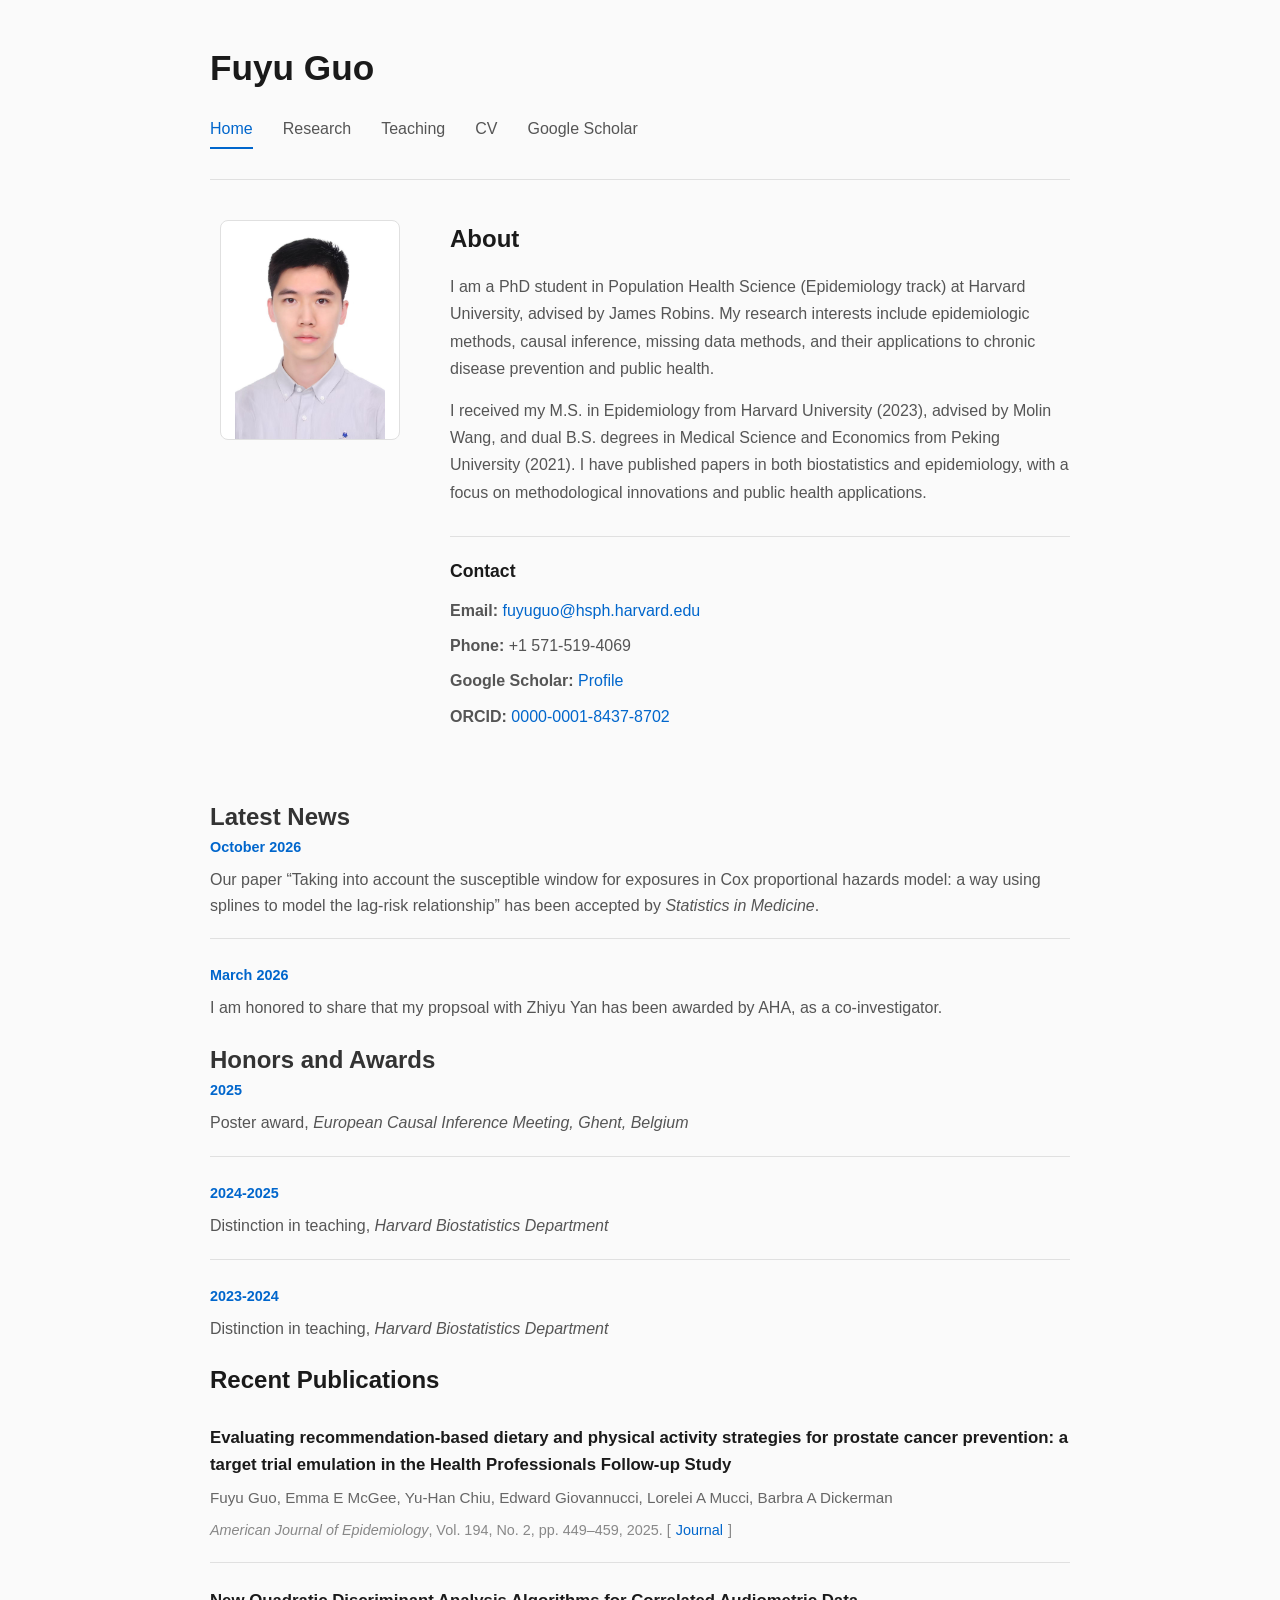
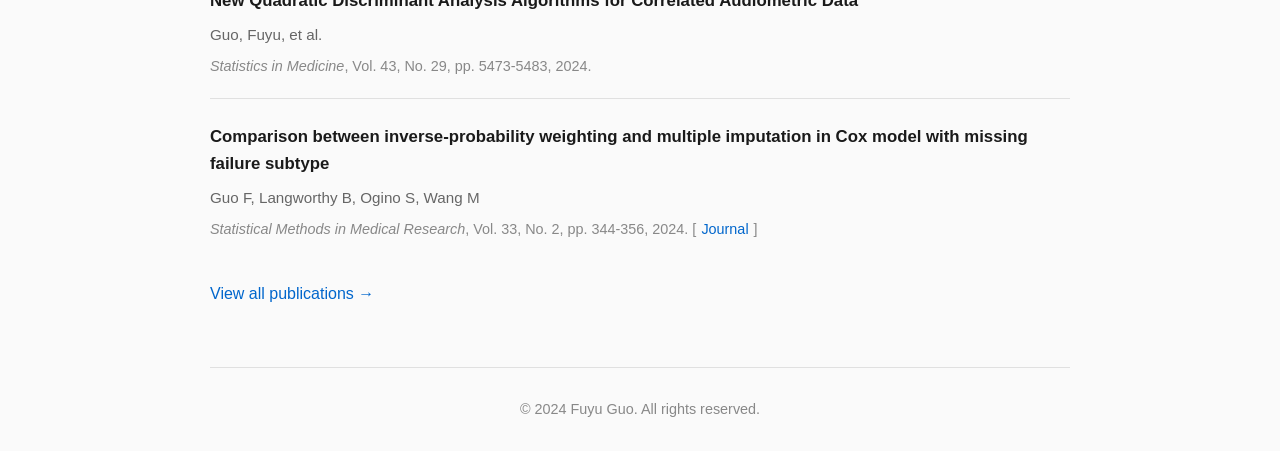
==== index.html @ 6e4211de "Add Google Scholar link to navigation Co-Authored-By: Claude Opus 5.5 <noreply@anthropic.com>" ====
<!DOCTYPE html>
<html lang="en">
<head>
    <meta charset="UTF-8">
    <meta name="viewport" content="width=device-width, initial-scale=1.0">
    <title>Fuyu Guo - Harvard University</title>
    <meta name="description" content="I am a PhD student in Population Health Science (Epidemiology track) at Harvard University, advised by James Robins. My research interests include epidemiologic methods, causal inference, missing data methods, and their applications to chronic disease prevention and public health." />
    <meta name="keywords" content="Fuyu Guo, epidemiology, biostatistics, public health, research" />
    <link rel="canonical" href="https://fyguo.github.io/" />
    <link rel="stylesheet" href="styles.css">
</head>
<body>
    <div class="container">
        <header class="header">
            <h1 class="name">Fuyu Guo</h1>
            <nav class="nav">
                <a href="index.html" class="nav-link active">Home</a>
                <a href="research.html" class="nav-link">Research</a>
                <a href="teaching.html" class="nav-link">Teaching</a>
                <a href="CV.pdf" class="nav-link" target="_blank" rel="noopener noreferrer">CV</a>
                <a href="https://scholar.google.com/citations?user=uECVOrYAAAAJ&hl=en" class="nav-link" target="_blank" rel="noopener noreferrer">Google Scholar</a>
            </nav>
        </header>

        <script type="application/ld+json">
        {
            "@context": "https://schema.org",
            "@type": "Person",
            "name": "Fuyu Guo",
            "url": "https://fyguo.github.io/",
            "sameAs": [
                "https://scholar.google.com/citations?user=uECVOrYAAAAJ&hl=en",
                "https://orcid.org/0000-0001-8437-8702"
            ]
        }
        </script>

        <main class="content">
            <section class="about">
                <div class="about-image">
                    <img src="profile.jpg" alt="Fuyu Guo" class="profile-img">
                </div>
                <div class="about-text">
                    <h2>About</h2>
                    <p>I am a PhD student in Population Health Science (Epidemiology track) at Harvard University, advised by James Robins. My research interests include epidemiologic methods, causal inference, missing data methods, and their applications to chronic disease prevention and public health.</p>
                    <p>I received my M.S. in Epidemiology from Harvard University (2023), advised by Molin Wang, and dual B.S. degrees in Medical Science and Economics from Peking University (2021). I have published papers in both biostatistics and epidemiology, with a focus on methodological innovations and public health applications.</p>

                    <div class="contact-info">
                        <h3>Contact</h3>
                        <p><strong>Email:</strong> <a href="mailto:fuyuguo@hsph.harvard.edu">fuyuguo@hsph.harvard.edu</a></p>
                        <p><strong>Phone:</strong> +1 571-519-4069</p>
                        <p><strong>Google Scholar:</strong> <a href="https://scholar.google.com/citations?user=uECVOrYAAAAJ&hl=en" target="_blank">Profile</a></p>
                        <p><strong>ORCID:</strong> <a href="https://orcid.org/0000-0001-8437-8702" target="_blank">0000-0001-8437-8702</a></p>
                    </div>
                </div>
            </section>

            <section class="news">
                <h2>Latest News</h2>
                <div class="news-list">
                <div class="news-item">
                    <span class="news-date">October 2026</span>
                    <p>Our paper “Taking into account the susceptible window for exposures in Cox proportional hazards model: a way using splines to model the lag-risk relationship” has been accepted by <em>Statistics in Medicine</em>.</p>
                </div>
                <div class="news-item">
                    <span class="news-date">March 2026</span>
                    <p>I am honored to share that my propsoal with Zhiyu Yan has been awarded by AHA, as a co-investigator.</p>
                </div>
                </div>
            </section>

            <section class="news">
                <h2>Honors and Awards</h2>
                <div class="news-list">
                <div class="news-item">
                    <span class="news-date">2025</span>
                    <p>Poster award, <em>European Causal Inference Meeting, Ghent, Belgium</em></p>
                </div>
                <div class="news-item">
                    <span class="news-date">2024-2025</span>
                    <p>Distinction in teaching, <em>Harvard Biostatistics Department</em></p>
                </div>
                <div class="news-item">
                    <span class="news-date">2023-2024</span>
                    <p>Distinction in teaching, <em>Harvard Biostatistics Department</em></p>
                </div>
                </div>
            </section>

            <section class="publications">
                <h2>Recent Publications</h2>
                <div class="pub-list">
                    <div class="pub-item">
                        <p class="pub-title">
                            <strong>Evaluating recommendation-based dietary and physical activity strategies for prostate cancer prevention: a target trial emulation in the Health Professionals Follow-up Study</strong>
                        </p>
                        <p class="pub-authors">
                            Fuyu Guo, Emma E McGee, Yu-Han Chiu, Edward Giovannucci, Lorelei A Mucci, Barbra A Dickerman
                        </p>
                        <p class="pub-meta">
                            <em>American Journal of Epidemiology</em>, Vol. 194, No. 2, pp. 449–459, 2025.
                            [<a href="https://doi.org/10.1093/aje/kwae184" target="_blank">Journal</a>]
                        </p>
                    </div>
                    <div class="pub-item">
                        <p class="pub-title">
                            <strong>New Quadratic Discriminant Analysis Algorithms for Correlated Audiometric Data</strong>
                        </p>
                        <p class="pub-authors">
                            Guo, Fuyu, et al.
                        </p>
                        <p class="pub-meta">
                            <em>Statistics in Medicine</em>, Vol. 43, No. 29, pp. 5473-5483, 2024.
                            
                        </p>
                    </div>
                    <div class="pub-item">
                        <p class="pub-title">
                            <strong>Comparison between inverse-probability weighting and multiple imputation in Cox model with missing failure subtype</strong>
                        </p>
                        <p class="pub-authors">
                            Guo F, Langworthy B, Ogino S, Wang M
                        </p>
                        <p class="pub-meta">
                            <em>Statistical Methods in Medical Research</em>, Vol. 33, No. 2, pp. 344-356, 2024.
                            [<a href="https://doi.org/10.1177/09622802231226328" target="_blank">Journal</a>]
                        </p>
                    </div>
                </div>
                <p class="more-link"><a href="research.html">View all publications →</a></p>
            </section>
        </main>

        <footer class="footer">
            <p>&copy; 2024 Fuyu Guo. All rights reserved.</p>
        </footer>
    </div>
</body>
</html>
---- styles.css ----
/* Reset and Base Styles */
* {
    margin: 0;
    padding: 0;
    box-sizing: border-box;
}

html {
    scroll-behavior: smooth;
}

body {
    font-family: -apple-system, BlinkMacSystemFont, "Segoe UI", Helvetica, Arial, sans-serif;
    line-height: 1.6;
    color: #333;
    background-color: #fafafa;
}

/* Container */
.container {
    max-width: 900px;
    margin: 0 auto;
    padding: 0 20px;
}

/* Header and Navigation */
.header {
    border-bottom: 1px solid #e0e0e0;
    padding: 40px 0 30px;
    margin-bottom: 40px;
}

.name {
    font-size: 2.2em;
    font-weight: 700;
    margin-bottom: 20px;
    color: #1a1a1a;
}

.nav {
    display: flex;
    gap: 30px;
    flex-wrap: wrap;
}

.nav-link {
    text-decoration: none;
    color: #555;
    font-weight: 500;
    padding-bottom: 5px;
    border-bottom: 2px solid transparent;
    transition: all 0.3s ease;
}

.nav-link:hover,
.nav-link.active {
    color: #0066cc;
    border-bottom-color: #0066cc;
}

/* Main Content */
.content {
    margin-bottom: 60px;
}

.about {
    display: grid;
    grid-template-columns: 200px 1fr;
    gap: 40px;
    margin-bottom: 60px;
    align-items: start;
}

.about-image {
    text-align: center;
}

.profile-img {
    width: 180px;
    height: 220px;
    border-radius: 8px;
    object-fit: contain;
    object-position: center;
    border: 1px solid #e0e0e0;
    background-color: #fff;
}

.about-text h2 {
    font-size: 1.5em;
    margin-bottom: 15px;
    color: #1a1a1a;
}

.about-text p {
    margin-bottom: 15px;
    color: #555;
    line-height: 1.7;
}

.contact-info {
    margin-top: 30px;
    padding-top: 20px;
    border-top: 1px solid #e0e0e0;
}

.contact-info h3 {
    font-size: 1.1em;
    margin-bottom: 12px;
    color: #1a1a1a;
}

.contact-info p {
    margin-bottom: 8px;
    color: #555;
}

.contact-info a {
    color: #0066cc;
    text-decoration: none;
}

.contact-info a:hover {
    text-decoration: underline;
}

/* Publications */
.publications h2 {
    font-size: 1.5em;
    margin-bottom: 25px;
    color: #1a1a1a;
}

.pub-list {
    display: flex;
    flex-direction: column;
    gap: 25px;
}

.pub-item {
    padding-bottom: 20px;
    border-bottom: 1px solid #e0e0e0;
}

.pub-item:last-child {
    border-bottom: none;
}

.pub-title {
    font-size: 1.05em;
    margin-bottom: 8px;
    color: #1a1a1a;
}

.pub-authors {
    font-size: 0.95em;
    color: #666;
    margin-bottom: 8px;
}

.pub-meta {
    font-size: 0.9em;
    color: #888;
}

.pub-meta a {
    color: #0066cc;
    text-decoration: none;
    margin: 0 5px;
}

.pub-meta a:hover {
    text-decoration: underline;
}

.more-link {
    margin-top: 20px;
}

.more-link a {
    color: #0066cc;
    text-decoration: none;
    font-weight: 500;
}

.more-link a:hover {
    text-decoration: underline;
}

/* News Section */
.news-list {
    display: flex;
    flex-direction: column;
    gap: 25px;
}

.news-item {
    padding-bottom: 20px;
    border-bottom: 1px solid #e0e0e0;
}

.news-item:last-child {
    border-bottom: none;
}

.news-date {
    display: block;
    font-weight: 600;
    color: #0066cc;
    margin-bottom: 8px;
    font-size: 0.9em;
}

.news-item p {
    margin: 0;
    color: #555;
    line-height: 1.6;
}

/* Footer */
.footer {
    border-top: 1px solid #e0e0e0;
    padding: 30px 0;
    text-align: center;
    color: #888;
    font-size: 0.9em;
}

/* Responsive Design */
@media (max-width: 768px) {
    .name {
        font-size: 1.8em;
    }

    .nav {
        gap: 15px;
        font-size: 0.9em;
    }

    .about {
        grid-template-columns: 1fr;
        gap: 20px;
    }

    .about-image {
        text-align: left;
    }

    .profile-img {
        width: 150px;
        height: 185px;
    }

    .header {
        padding: 30px 0 20px;
        margin-bottom: 30px;
    }
}

/* Link styles */
a {
    color: #0066cc;
    text-decoration: none;
}

a:hover {
    text-decoration: underline;
}

/* Code blocks (if needed) */
code {
    background-color: #f5f5f5;
    padding: 2px 6px;
    border-radius: 3px;
    font-family: "Monaco", "Menlo", "Ubuntu Mono", monospace;
    font-size: 0.9em;
}

pre {
    background-color: #f5f5f5;
    padding: 15px;
    border-radius: 5px;
    overflow-x: auto;
    margin: 15px 0;
}

pre code {
    background-color: transparent;
    padding: 0;
}
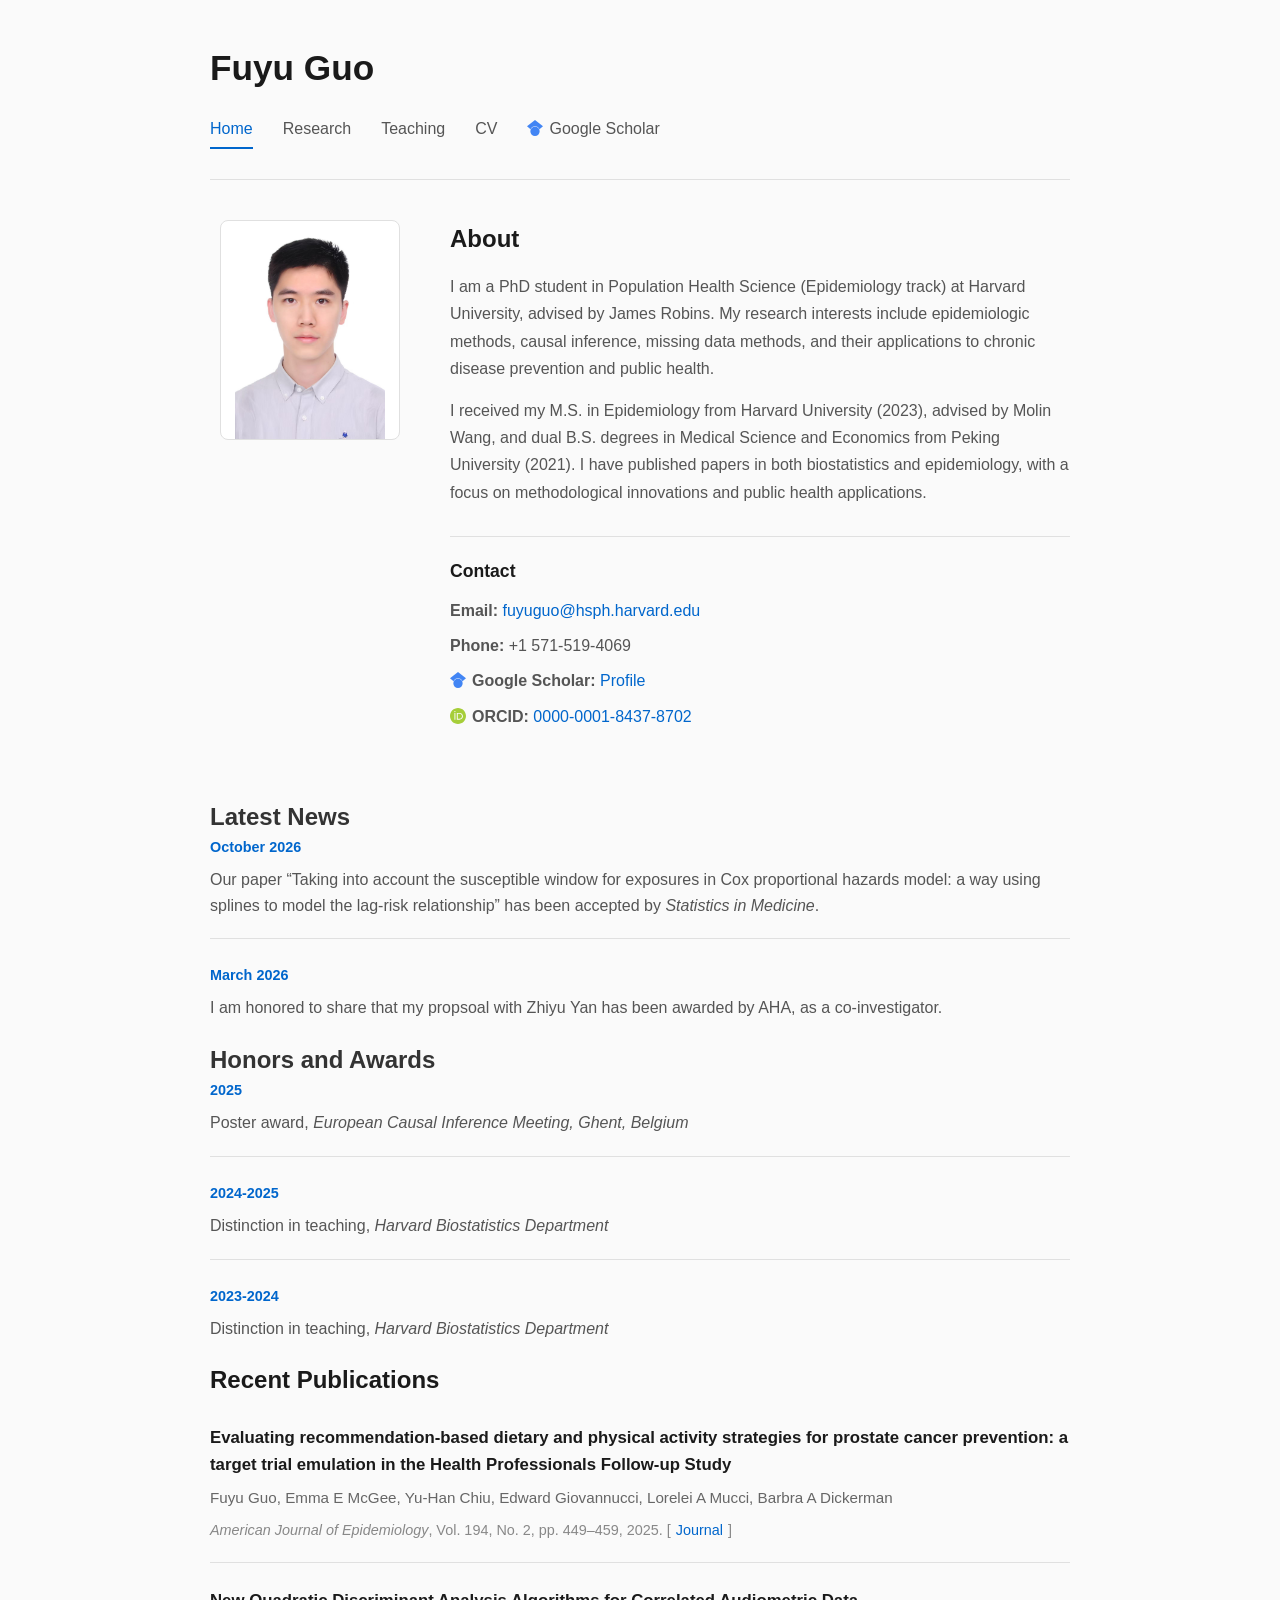
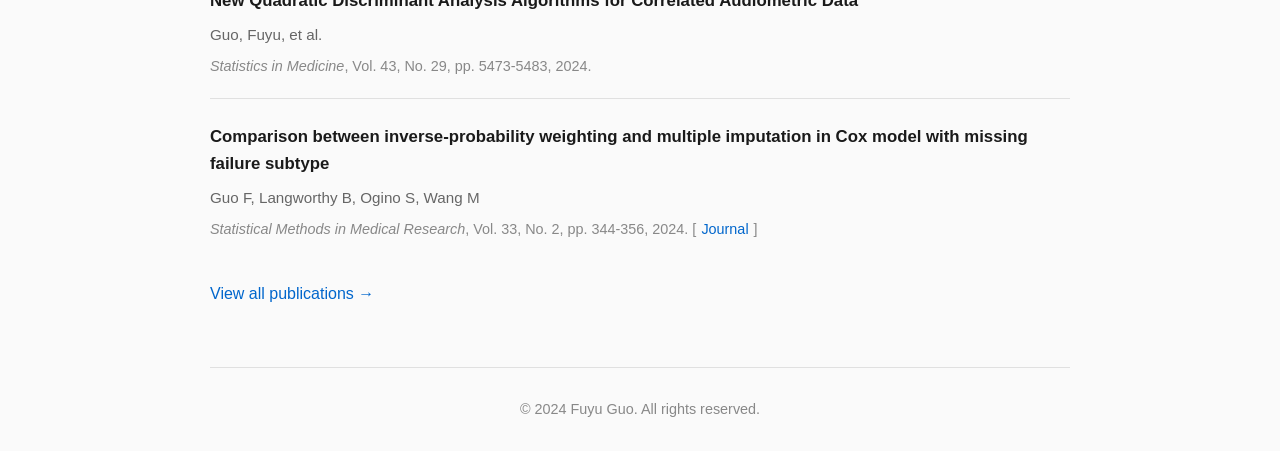
==== commit 35726d0a: "Add Google Scholar and ORCID logos to their links Co-Authored-By: Claude Opus 5.5 <noreply@anthropic" ====
--- a/index.html
+++ b/index.html
@@ -18,7 +18,7 @@
                 <a href="research.html" class="nav-link">Research</a>
                 <a href="teaching.html" class="nav-link">Teaching</a>
                 <a href="CV.pdf" class="nav-link" target="_blank" rel="noopener noreferrer">CV</a>
-                <a href="https://scholar.google.com/citations?user=uECVOrYAAAAJ&hl=en" class="nav-link" target="_blank" rel="noopener noreferrer">Google Scholar</a>
+                <a href="https://scholar.google.com/citations?user=uECVOrYAAAAJ&hl=en" class="nav-link" target="_blank" rel="noopener noreferrer"><svg class="link-icon" viewBox="0 0 24 24" aria-hidden="true"><path fill="#4285F4" d="M5.242 13.769L0 9.5 12 0l12 9.5-5.242 4.269C17.548 11.249 14.978 9.5 12 9.5c-2.977 0-5.548 1.748-6.758 4.269zM12 10a7 7 0 1 0 0 14 7 7 0 0 0 0-14z"/></svg>Google Scholar</a>
             </nav>
         </header>
 
@@ -49,8 +49,8 @@
                         <h3>Contact</h3>
                         <p><strong>Email:</strong> <a href="mailto:fuyuguo@hsph.harvard.edu">fuyuguo@hsph.harvard.edu</a></p>
                         <p><strong>Phone:</strong> +1 571-519-4069</p>
-                        <p><strong>Google Scholar:</strong> <a href="https://scholar.google.com/citations?user=uECVOrYAAAAJ&hl=en" target="_blank">Profile</a></p>
-                        <p><strong>ORCID:</strong> <a href="https://orcid.org/0000-0001-8437-8702" target="_blank">0000-0001-8437-8702</a></p>
+                        <p><svg class="link-icon" viewBox="0 0 24 24" aria-hidden="true"><path fill="#4285F4" d="M5.242 13.769L0 9.5 12 0l12 9.5-5.242 4.269C17.548 11.249 14.978 9.5 12 9.5c-2.977 0-5.548 1.748-6.758 4.269zM12 10a7 7 0 1 0 0 14 7 7 0 0 0 0-14z"/></svg><strong>Google Scholar:</strong> <a href="https://scholar.google.com/citations?user=uECVOrYAAAAJ&hl=en" target="_blank">Profile</a></p>
+                        <p><svg class="link-icon" viewBox="0 0 24 24" aria-hidden="true"><path fill="#A6CE39" d="M12 0C5.372 0 0 5.372 0 12s5.372 12 12 12 12-5.372 12-12S18.628 0 12 0zM7.369 4.378c.525 0 .947.431.947.947s-.422.947-.947.947a.95.95 0 0 1-.947-.947c0-.525.422-.947.947-.947zm-.722 3.038h1.444v10.041H6.647V7.416zm3.562 0h3.9c3.712 0 5.344 2.653 5.344 5.025 0 2.578-2.016 5.025-5.325 5.025h-3.919V7.416zm1.444 1.303v7.444h2.297c3.272 0 4.022-2.484 4.022-3.722 0-2.016-1.284-3.722-4.097-3.722h-2.222z"/></svg><strong>ORCID:</strong> <a href="https://orcid.org/0000-0001-8437-8702" target="_blank">0000-0001-8437-8702</a></p>
                     </div>
                 </div>
             </section>
--- a/styles.css
+++ b/styles.css
@@ -56,6 +56,13 @@
 .nav-link.active {
     color: #0066cc;
     border-bottom-color: #0066cc;
+}
+
+.link-icon {
+    width: 1em;
+    height: 1em;
+    margin-right: 6px;
+    vertical-align: -0.125em;
 }
 
 /* Main Content */
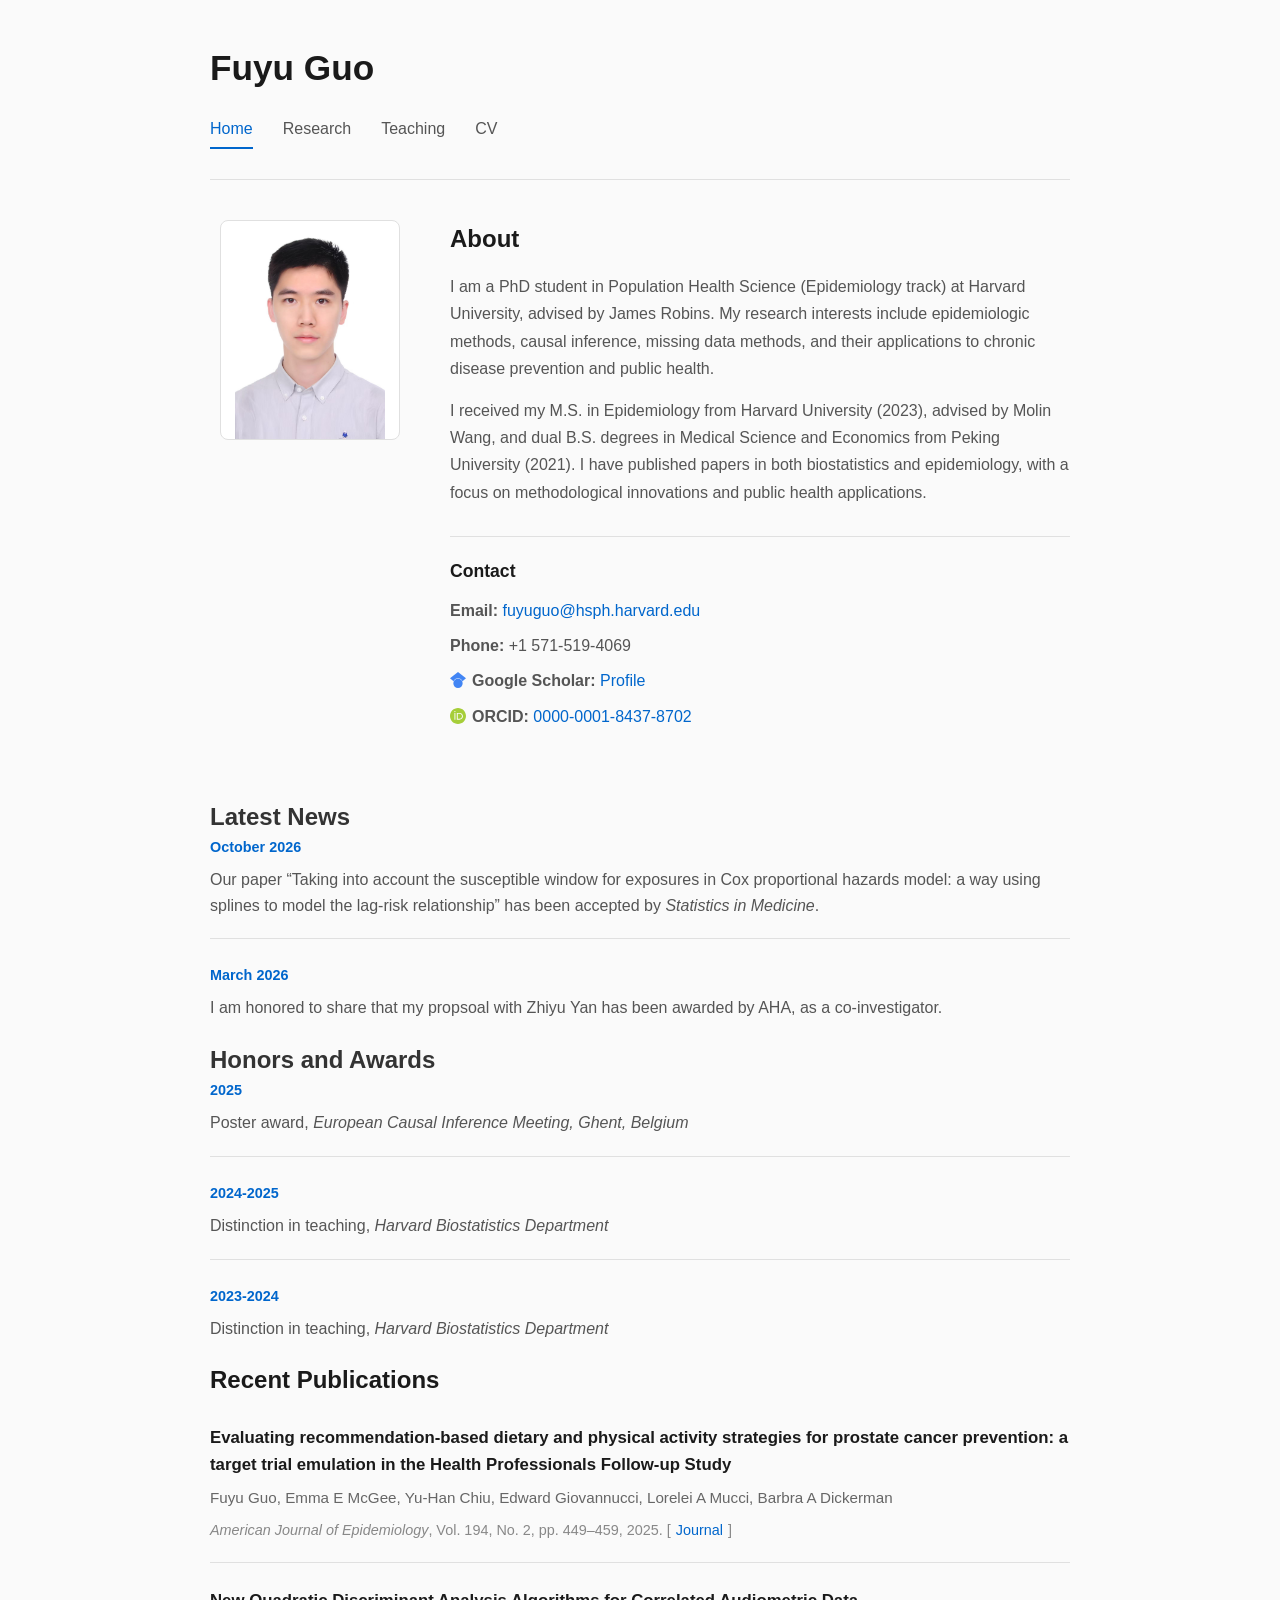
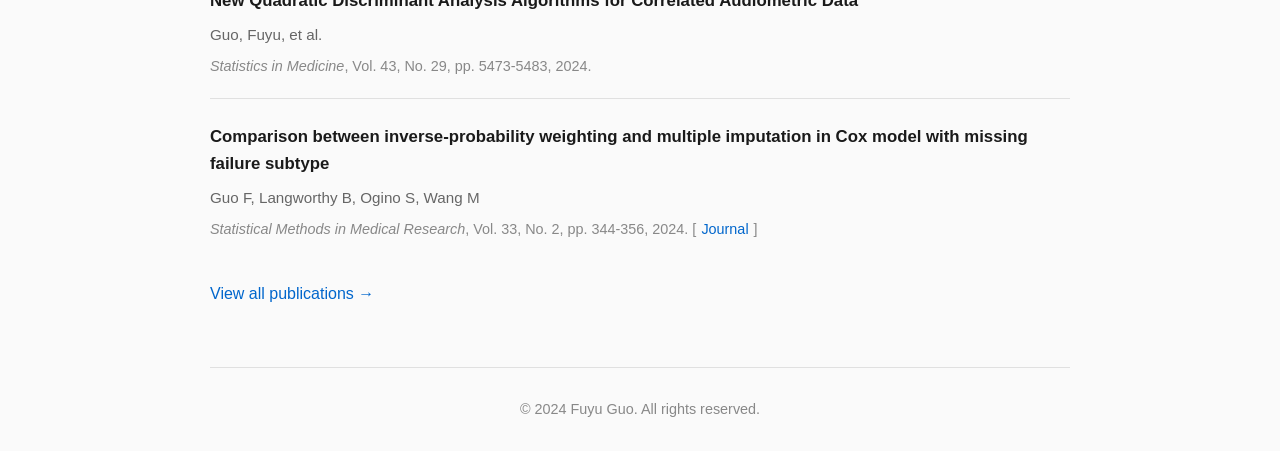
==== commit eba414a1: "Remove Google Scholar from navigation bar Co-Authored-By: Claude Opus 5.5 <noreply@anthropic.com>" ====
--- a/index.html
+++ b/index.html
@@ -18,7 +18,6 @@
                 <a href="research.html" class="nav-link">Research</a>
                 <a href="teaching.html" class="nav-link">Teaching</a>
                 <a href="CV.pdf" class="nav-link" target="_blank" rel="noopener noreferrer">CV</a>
-                <a href="https://scholar.google.com/citations?user=uECVOrYAAAAJ&hl=en" class="nav-link" target="_blank" rel="noopener noreferrer"><svg class="link-icon" viewBox="0 0 24 24" aria-hidden="true"><path fill="#4285F4" d="M5.242 13.769L0 9.5 12 0l12 9.5-5.242 4.269C17.548 11.249 14.978 9.5 12 9.5c-2.977 0-5.548 1.748-6.758 4.269zM12 10a7 7 0 1 0 0 14 7 7 0 0 0 0-14z"/></svg>Google Scholar</a>
             </nav>
         </header>
 
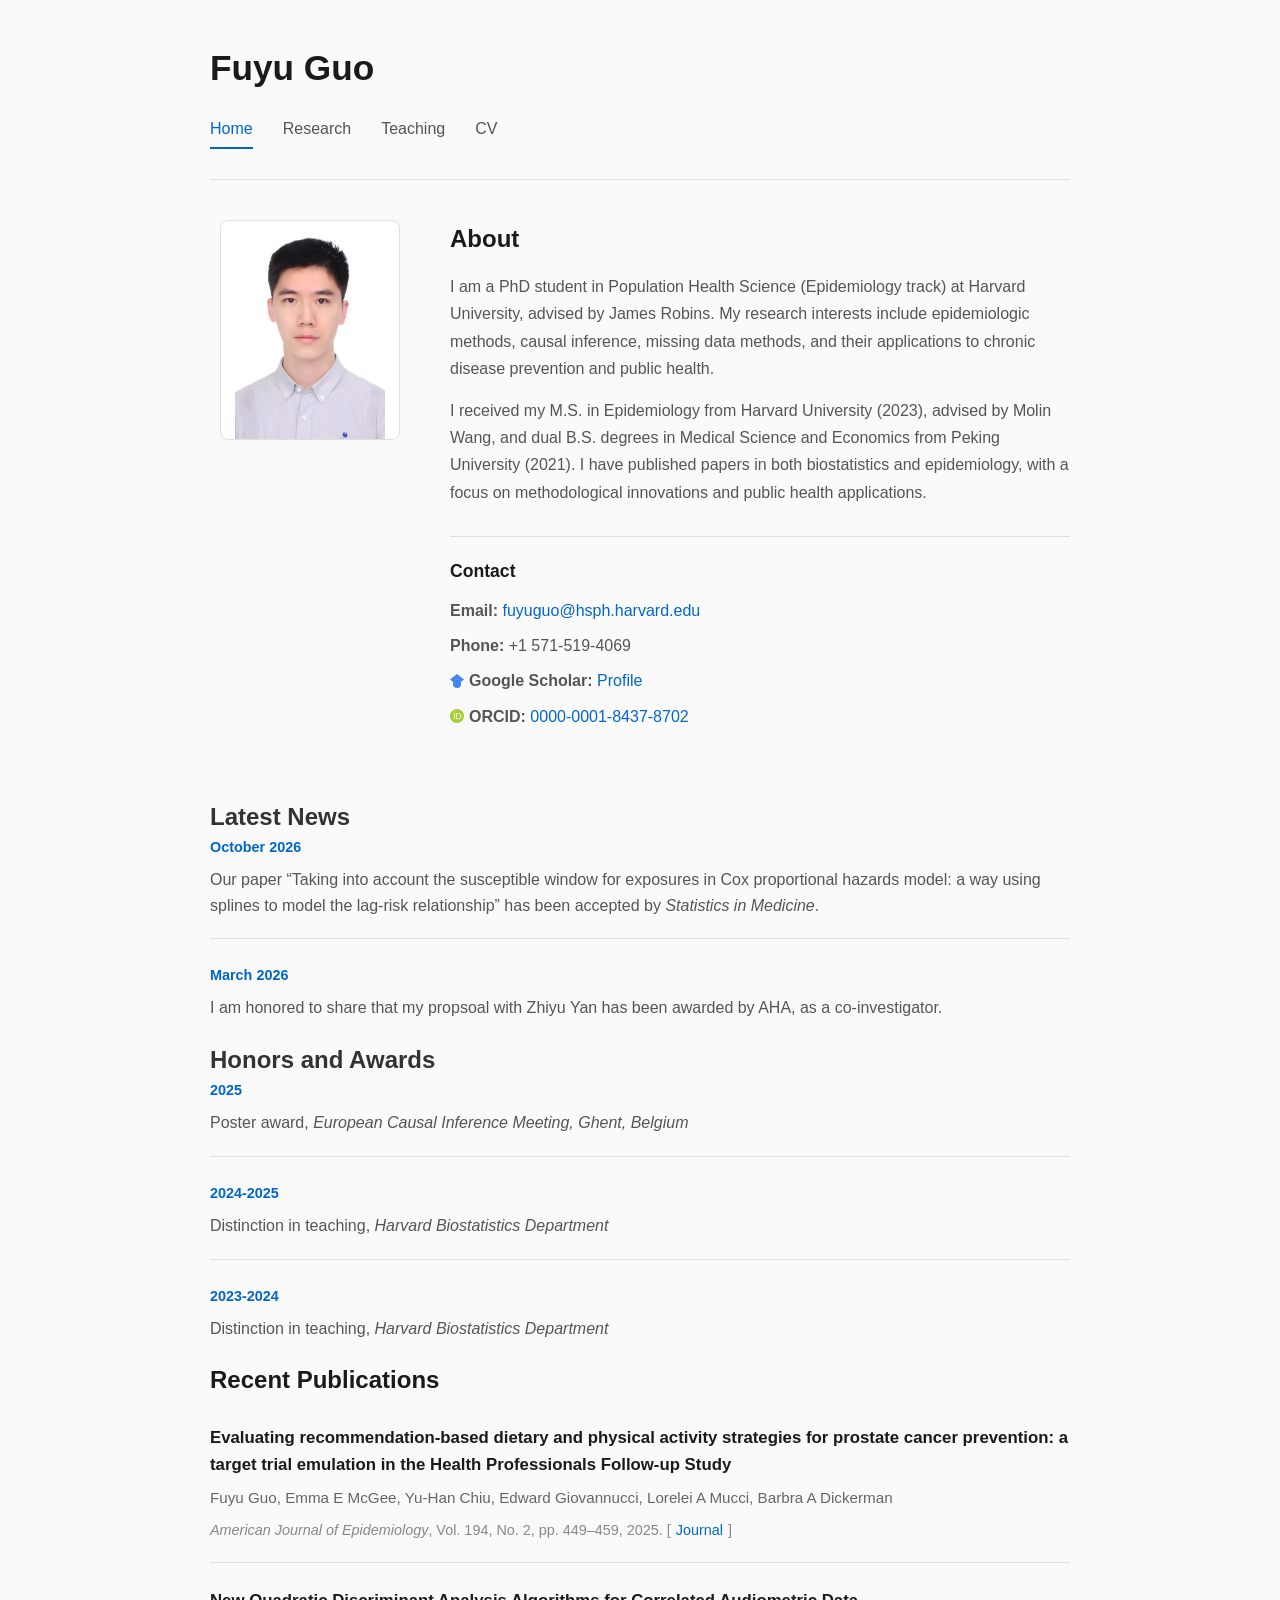
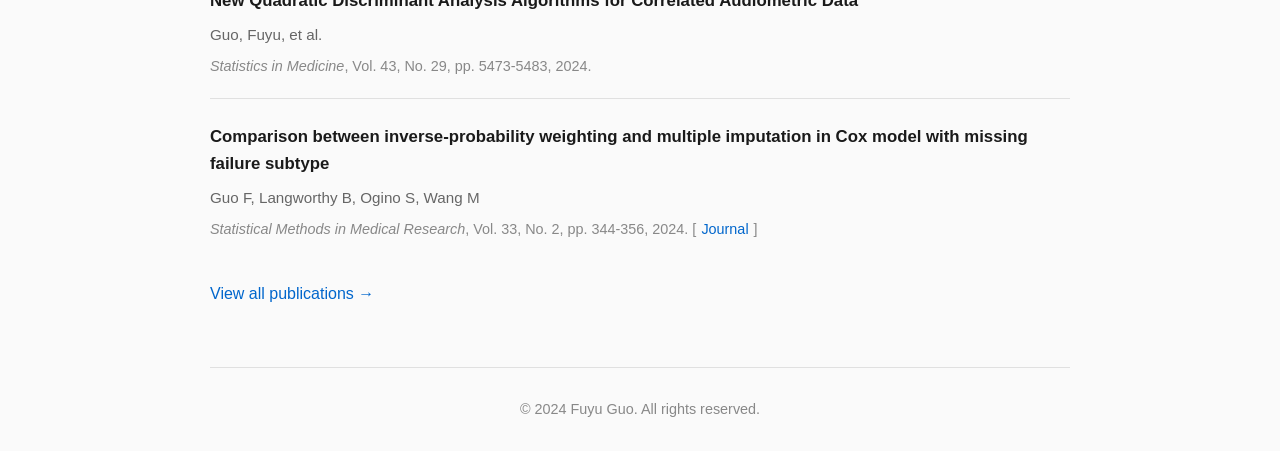
==== commit 821ec1af: "Shrink Google Scholar and ORCID logos to a fixed 14px Co-Authored-By: Claude Opus 5.5 <noreply@anthr" ====
--- a/index.html
+++ b/index.html
@@ -48,8 +48,8 @@
                         <h3>Contact</h3>
                         <p><strong>Email:</strong> <a href="mailto:fuyuguo@hsph.harvard.edu">fuyuguo@hsph.harvard.edu</a></p>
                         <p><strong>Phone:</strong> +1 571-519-4069</p>
-                        <p><svg class="link-icon" viewBox="0 0 24 24" aria-hidden="true"><path fill="#4285F4" d="M5.242 13.769L0 9.5 12 0l12 9.5-5.242 4.269C17.548 11.249 14.978 9.5 12 9.5c-2.977 0-5.548 1.748-6.758 4.269zM12 10a7 7 0 1 0 0 14 7 7 0 0 0 0-14z"/></svg><strong>Google Scholar:</strong> <a href="https://scholar.google.com/citations?user=uECVOrYAAAAJ&hl=en" target="_blank">Profile</a></p>
-                        <p><svg class="link-icon" viewBox="0 0 24 24" aria-hidden="true"><path fill="#A6CE39" d="M12 0C5.372 0 0 5.372 0 12s5.372 12 12 12 12-5.372 12-12S18.628 0 12 0zM7.369 4.378c.525 0 .947.431.947.947s-.422.947-.947.947a.95.95 0 0 1-.947-.947c0-.525.422-.947.947-.947zm-.722 3.038h1.444v10.041H6.647V7.416zm3.562 0h3.9c3.712 0 5.344 2.653 5.344 5.025 0 2.578-2.016 5.025-5.325 5.025h-3.919V7.416zm1.444 1.303v7.444h2.297c3.272 0 4.022-2.484 4.022-3.722 0-2.016-1.284-3.722-4.097-3.722h-2.222z"/></svg><strong>ORCID:</strong> <a href="https://orcid.org/0000-0001-8437-8702" target="_blank">0000-0001-8437-8702</a></p>
+                        <p><svg class="link-icon" width="14" height="14" viewBox="0 0 24 24" aria-hidden="true"><path fill="#4285F4" d="M5.242 13.769L0 9.5 12 0l12 9.5-5.242 4.269C17.548 11.249 14.978 9.5 12 9.5c-2.977 0-5.548 1.748-6.758 4.269zM12 10a7 7 0 1 0 0 14 7 7 0 0 0 0-14z"/></svg><strong>Google Scholar:</strong> <a href="https://scholar.google.com/citations?user=uECVOrYAAAAJ&hl=en" target="_blank">Profile</a></p>
+                        <p><svg class="link-icon" width="14" height="14" viewBox="0 0 24 24" aria-hidden="true"><path fill="#A6CE39" d="M12 0C5.372 0 0 5.372 0 12s5.372 12 12 12 12-5.372 12-12S18.628 0 12 0zM7.369 4.378c.525 0 .947.431.947.947s-.422.947-.947.947a.95.95 0 0 1-.947-.947c0-.525.422-.947.947-.947zm-.722 3.038h1.444v10.041H6.647V7.416zm3.562 0h3.9c3.712 0 5.344 2.653 5.344 5.025 0 2.578-2.016 5.025-5.325 5.025h-3.919V7.416zm1.444 1.303v7.444h2.297c3.272 0 4.022-2.484 4.022-3.722 0-2.016-1.284-3.722-4.097-3.722h-2.222z"/></svg><strong>ORCID:</strong> <a href="https://orcid.org/0000-0001-8437-8702" target="_blank">0000-0001-8437-8702</a></p>
                     </div>
                 </div>
             </section>
--- a/styles.css
+++ b/styles.css
@@ -59,10 +59,10 @@
 }
 
 .link-icon {
-    width: 1em;
-    height: 1em;
-    margin-right: 6px;
-    vertical-align: -0.125em;
+    width: 14px;
+    height: 14px;
+    margin-right: 5px;
+    vertical-align: -0.1em;
 }
 
 /* Main Content */
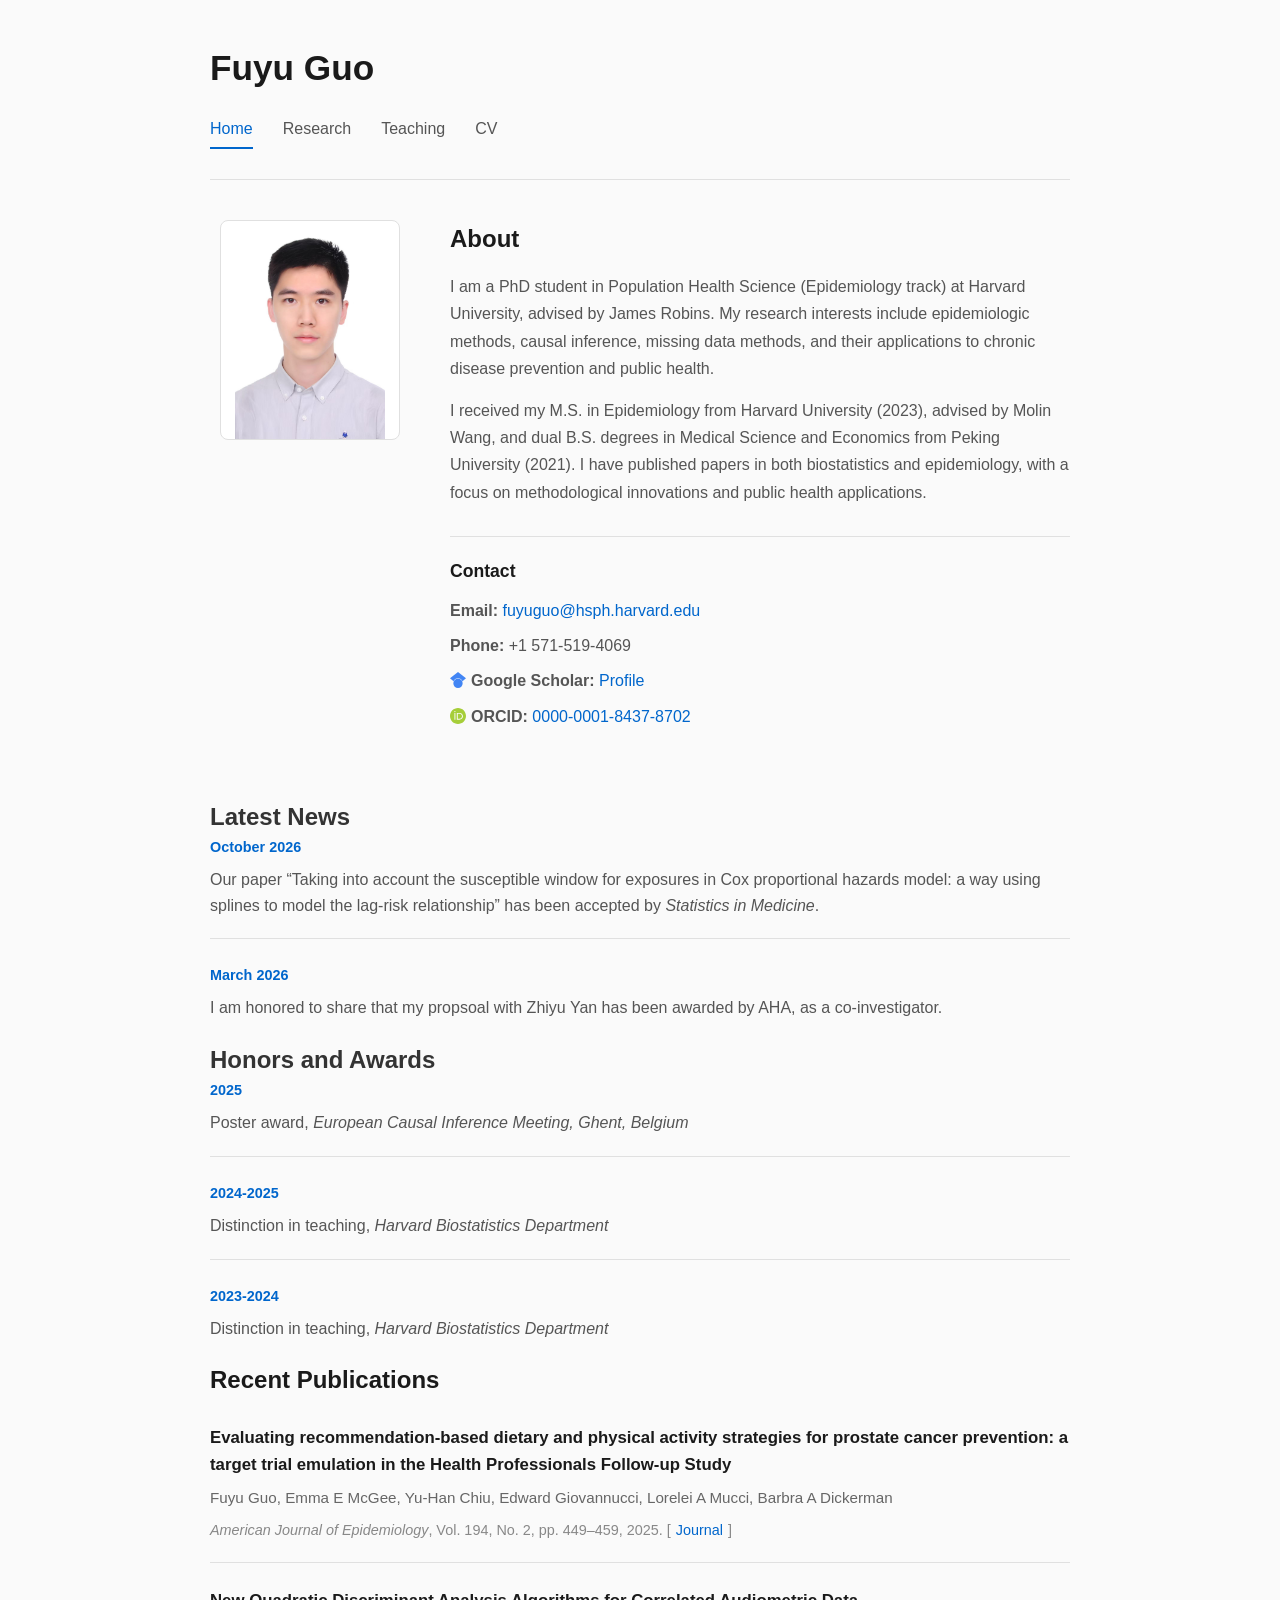
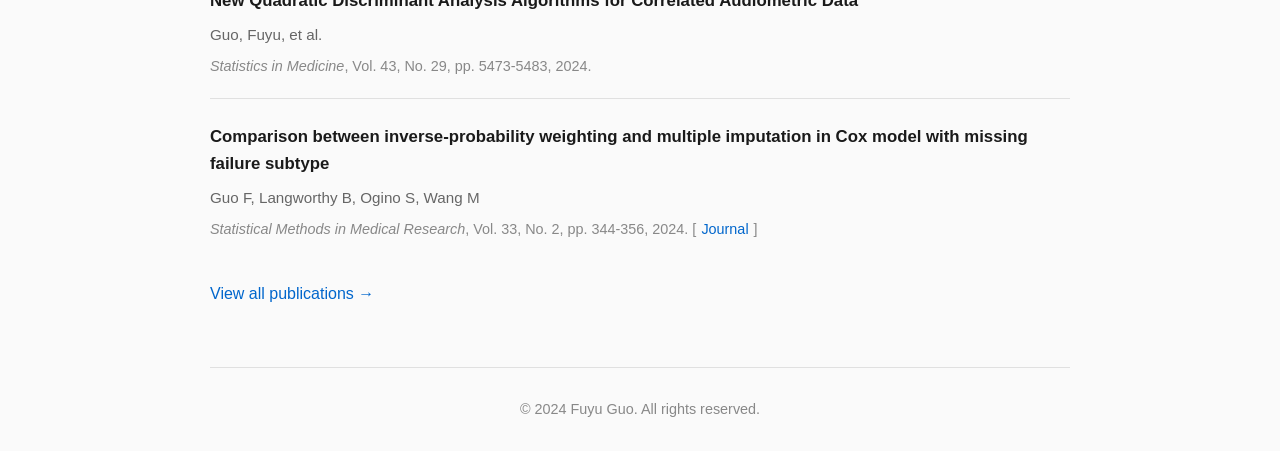
==== commit da711b57: "Size Google Scholar and ORCID logos to match text height Co-Authored-By: Claude Opus 5.5 <noreply@an" ====
--- a/index.html
+++ b/index.html
@@ -48,8 +48,8 @@
                         <h3>Contact</h3>
                         <p><strong>Email:</strong> <a href="mailto:fuyuguo@hsph.harvard.edu">fuyuguo@hsph.harvard.edu</a></p>
                         <p><strong>Phone:</strong> +1 571-519-4069</p>
-                        <p><svg class="link-icon" width="14" height="14" viewBox="0 0 24 24" aria-hidden="true"><path fill="#4285F4" d="M5.242 13.769L0 9.5 12 0l12 9.5-5.242 4.269C17.548 11.249 14.978 9.5 12 9.5c-2.977 0-5.548 1.748-6.758 4.269zM12 10a7 7 0 1 0 0 14 7 7 0 0 0 0-14z"/></svg><strong>Google Scholar:</strong> <a href="https://scholar.google.com/citations?user=uECVOrYAAAAJ&hl=en" target="_blank">Profile</a></p>
-                        <p><svg class="link-icon" width="14" height="14" viewBox="0 0 24 24" aria-hidden="true"><path fill="#A6CE39" d="M12 0C5.372 0 0 5.372 0 12s5.372 12 12 12 12-5.372 12-12S18.628 0 12 0zM7.369 4.378c.525 0 .947.431.947.947s-.422.947-.947.947a.95.95 0 0 1-.947-.947c0-.525.422-.947.947-.947zm-.722 3.038h1.444v10.041H6.647V7.416zm3.562 0h3.9c3.712 0 5.344 2.653 5.344 5.025 0 2.578-2.016 5.025-5.325 5.025h-3.919V7.416zm1.444 1.303v7.444h2.297c3.272 0 4.022-2.484 4.022-3.722 0-2.016-1.284-3.722-4.097-3.722h-2.222z"/></svg><strong>ORCID:</strong> <a href="https://orcid.org/0000-0001-8437-8702" target="_blank">0000-0001-8437-8702</a></p>
+                        <p><svg class="link-icon" width="16" height="16" viewBox="0 0 24 24" aria-hidden="true"><path fill="#4285F4" d="M5.242 13.769L0 9.5 12 0l12 9.5-5.242 4.269C17.548 11.249 14.978 9.5 12 9.5c-2.977 0-5.548 1.748-6.758 4.269zM12 10a7 7 0 1 0 0 14 7 7 0 0 0 0-14z"/></svg><strong>Google Scholar:</strong> <a href="https://scholar.google.com/citations?user=uECVOrYAAAAJ&hl=en" target="_blank">Profile</a></p>
+                        <p><svg class="link-icon" width="16" height="16" viewBox="0 0 24 24" aria-hidden="true"><path fill="#A6CE39" d="M12 0C5.372 0 0 5.372 0 12s5.372 12 12 12 12-5.372 12-12S18.628 0 12 0zM7.369 4.378c.525 0 .947.431.947.947s-.422.947-.947.947a.95.95 0 0 1-.947-.947c0-.525.422-.947.947-.947zm-.722 3.038h1.444v10.041H6.647V7.416zm3.562 0h3.9c3.712 0 5.344 2.653 5.344 5.025 0 2.578-2.016 5.025-5.325 5.025h-3.919V7.416zm1.444 1.303v7.444h2.297c3.272 0 4.022-2.484 4.022-3.722 0-2.016-1.284-3.722-4.097-3.722h-2.222z"/></svg><strong>ORCID:</strong> <a href="https://orcid.org/0000-0001-8437-8702" target="_blank">0000-0001-8437-8702</a></p>
                     </div>
                 </div>
             </section>
--- a/styles.css
+++ b/styles.css
@@ -59,10 +59,10 @@
 }
 
 .link-icon {
-    width: 14px;
-    height: 14px;
+    width: 1em;
+    height: 1em;
     margin-right: 5px;
-    vertical-align: -0.1em;
+    vertical-align: -0.125em;
 }
 
 /* Main Content */
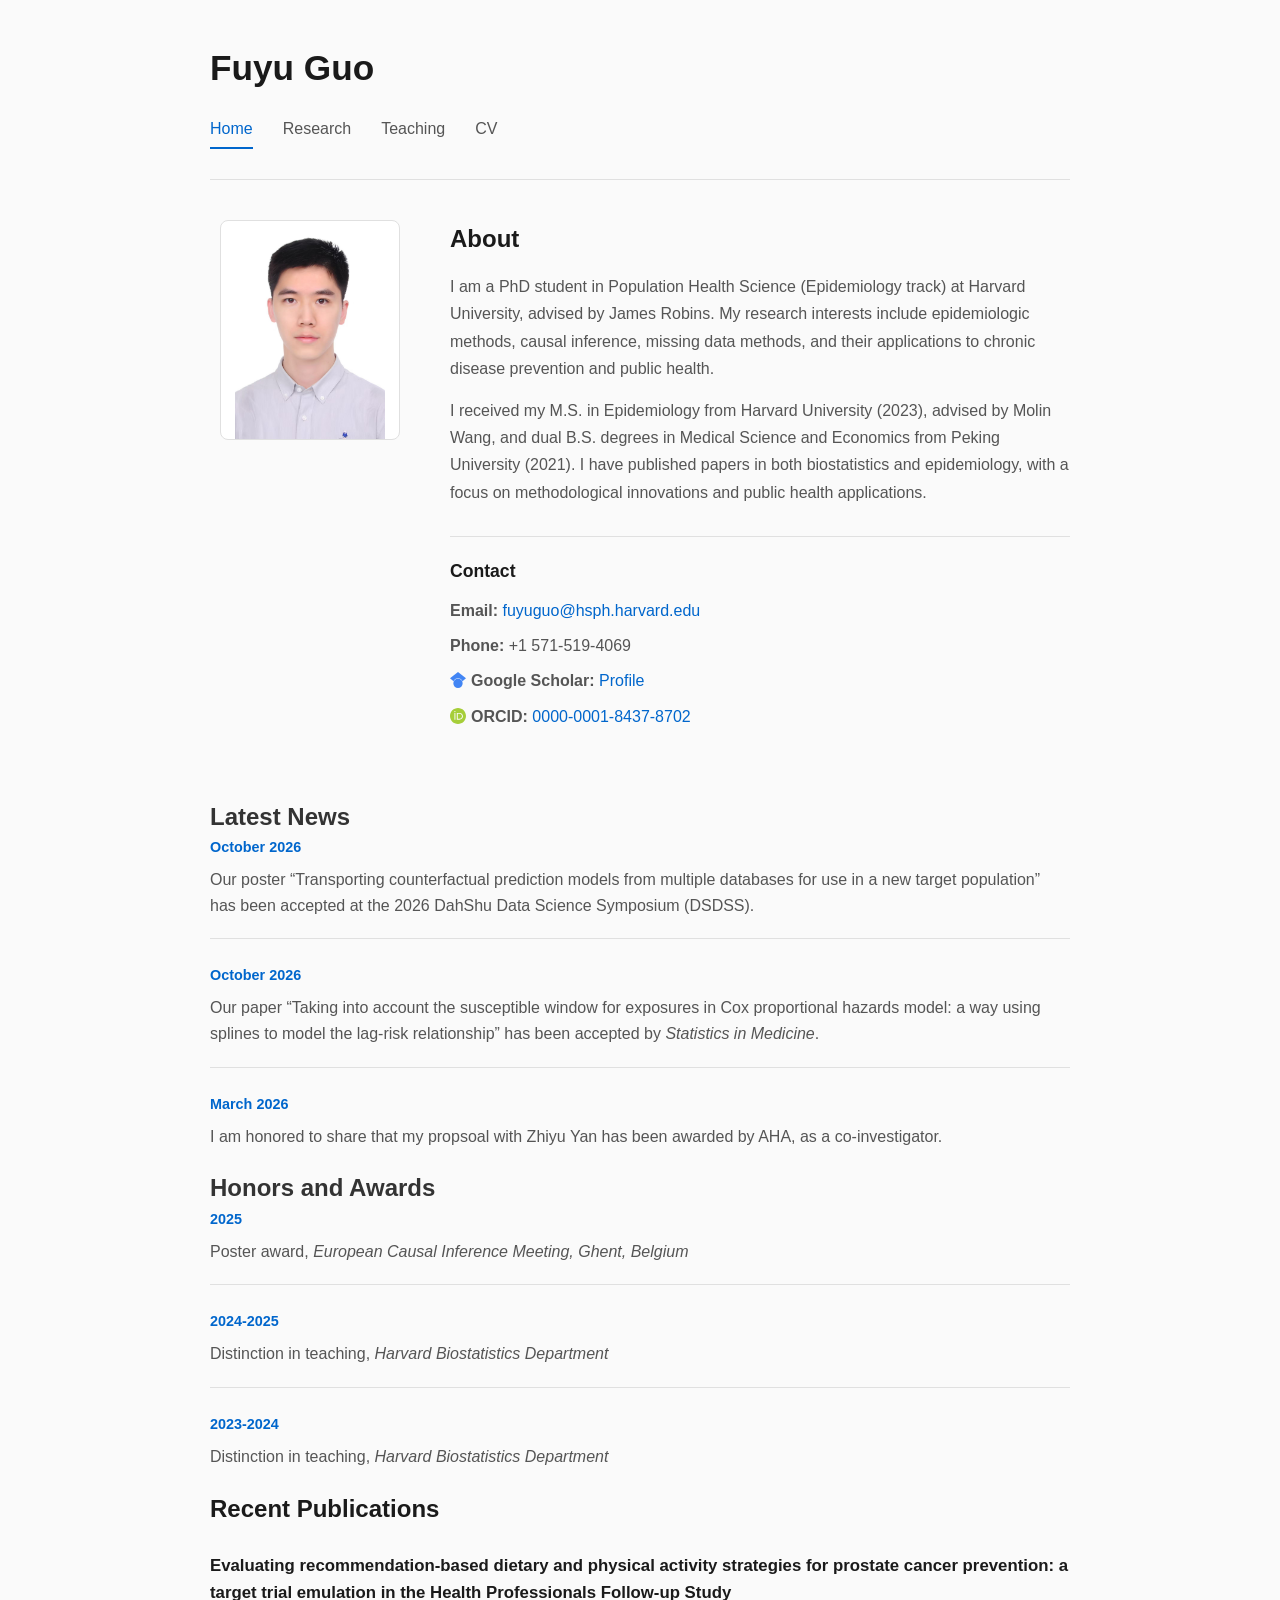
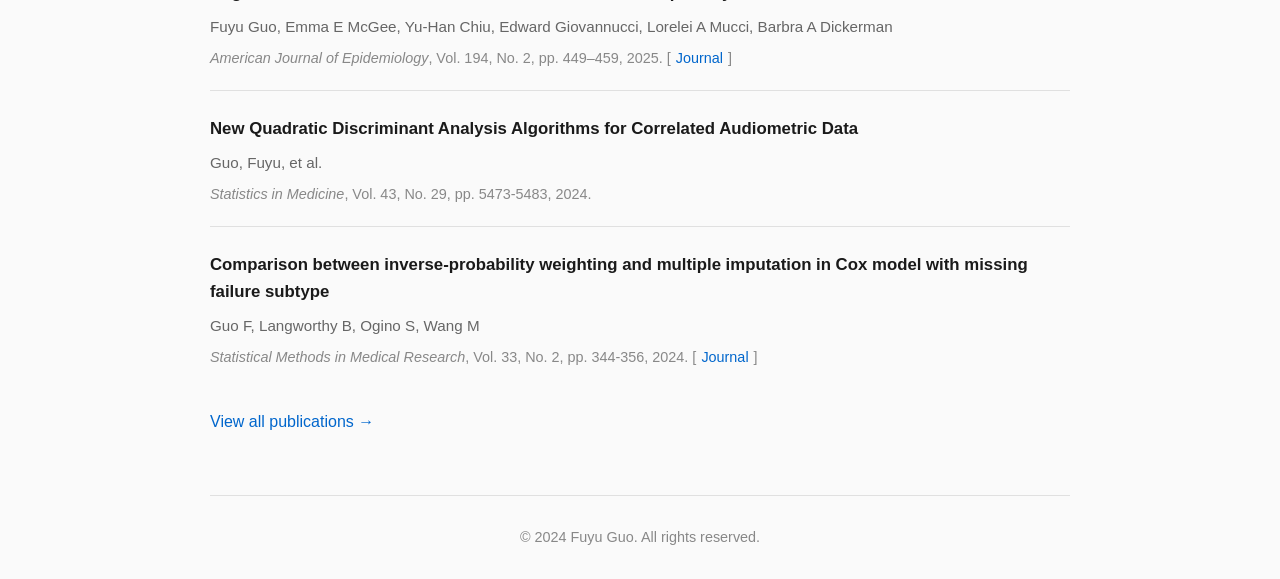
==== commit 5c71855e: "Add news item for DahShu symposium poster acceptance Co-Authored-By: Claude Opus 5.5 <noreply@anthro" ====
--- a/index.html
+++ b/index.html
@@ -57,6 +57,10 @@
             <section class="news">
                 <h2>Latest News</h2>
                 <div class="news-list">
+                <div class="news-item">
+                    <span class="news-date">October 2026</span>
+                    <p>Our poster “Transporting counterfactual prediction models from multiple databases for use in a new target population” has been accepted at the 2026 DahShu Data Science Symposium (DSDSS).</p>
+                </div>
                 <div class="news-item">
                     <span class="news-date">October 2026</span>
                     <p>Our paper “Taking into account the susceptible window for exposures in Cox proportional hazards model: a way using splines to model the lag-risk relationship” has been accepted by <em>Statistics in Medicine</em>.</p>
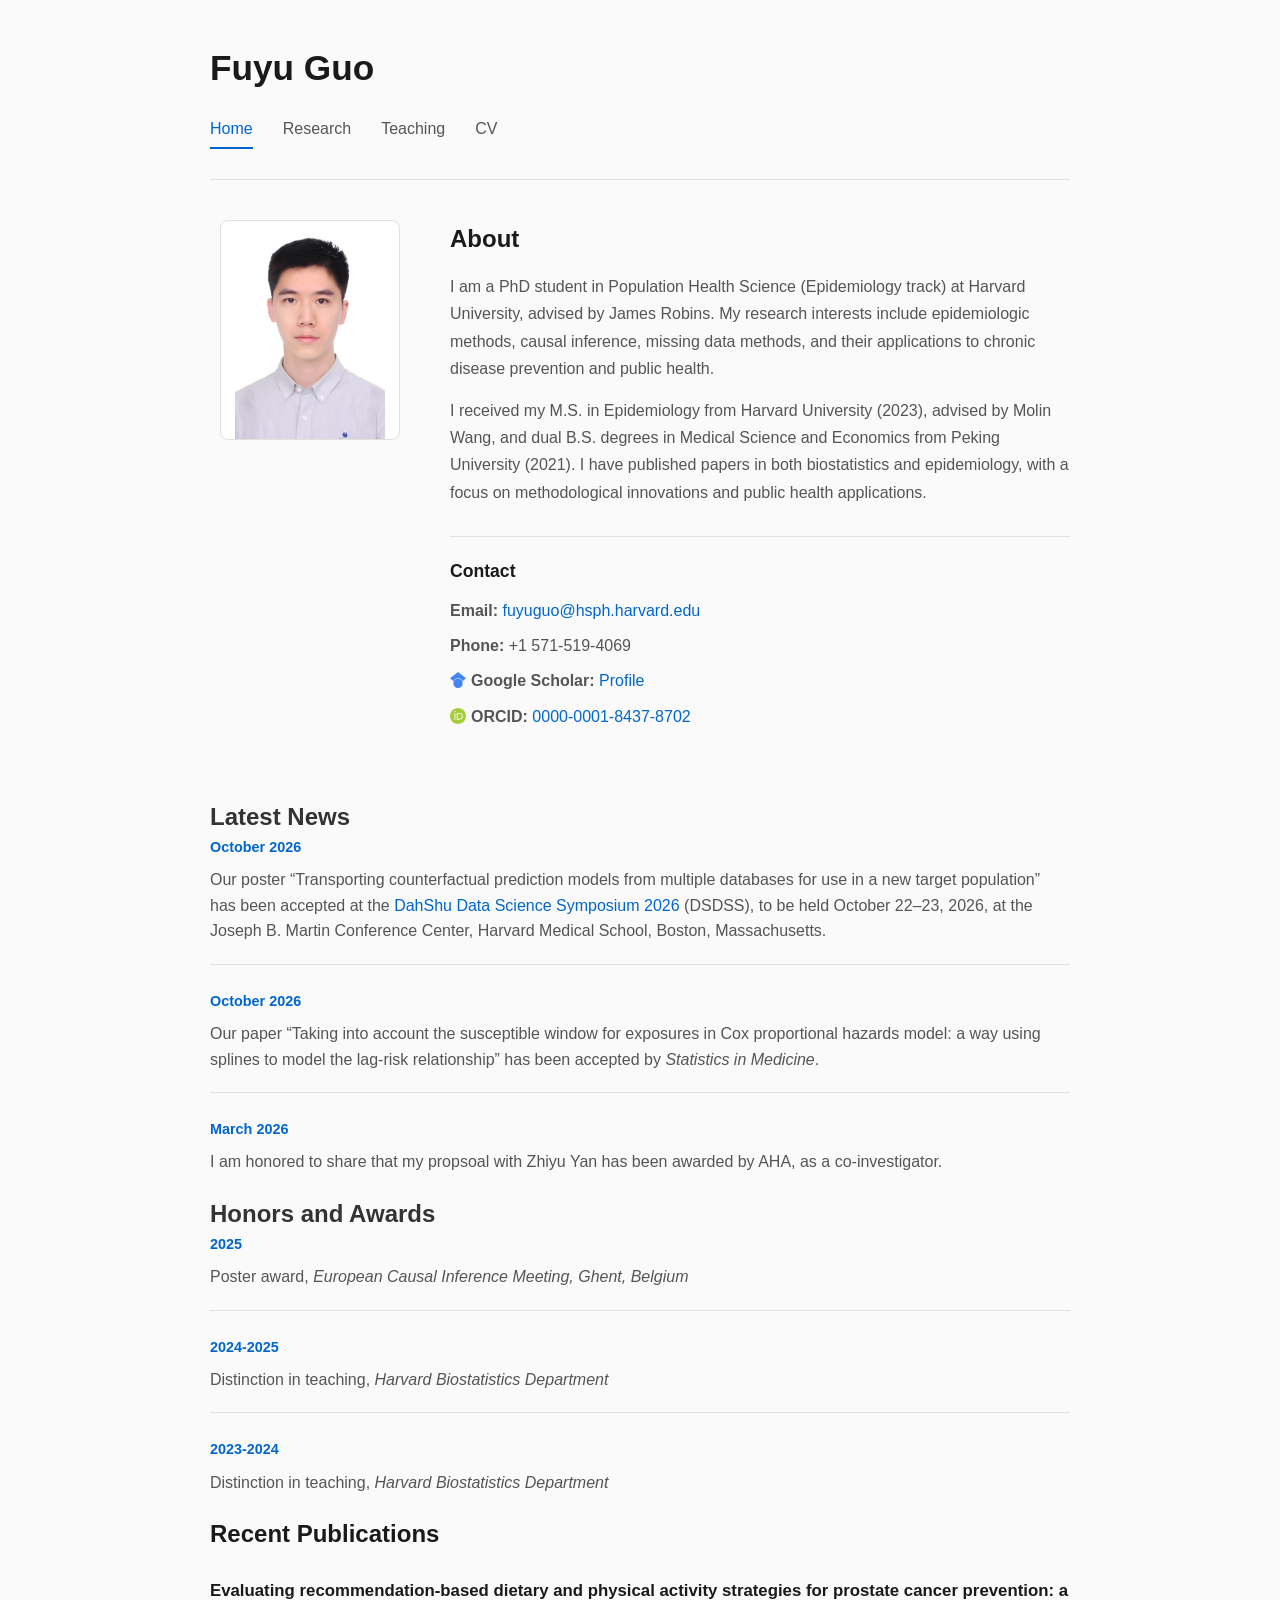
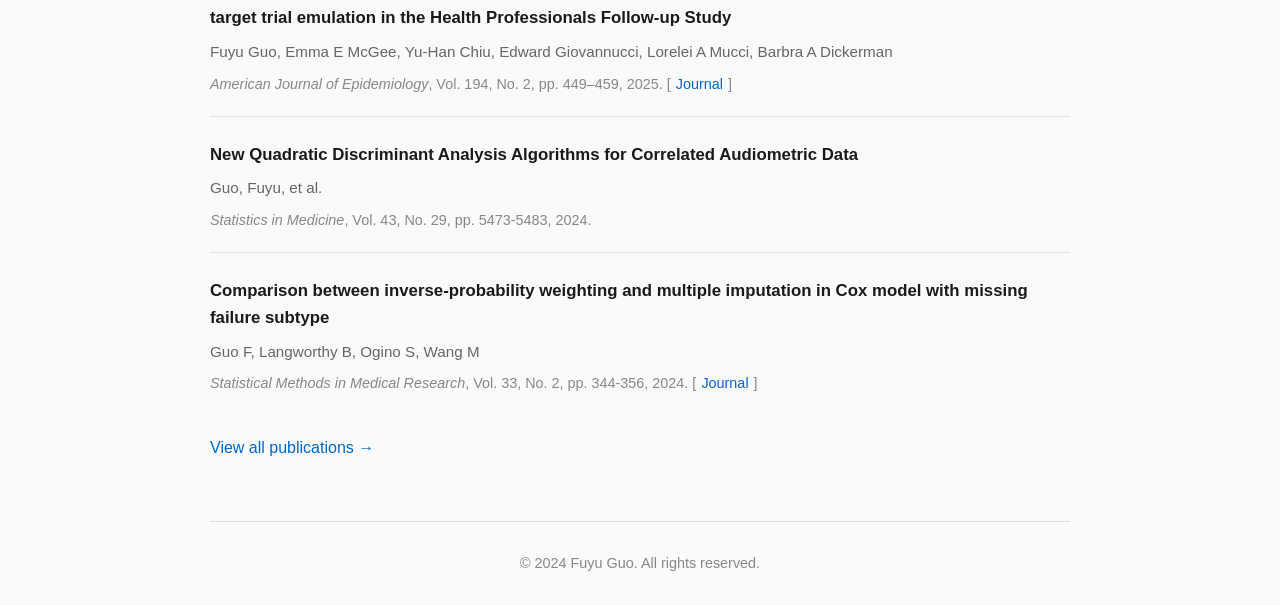
==== commit f6b85fa7: "Add date and venue to DahShu symposium news item Co-Authored-By: Claude Opus 5.5 <noreply@anthropic." ====
--- a/index.html
+++ b/index.html
@@ -59,7 +59,7 @@
                 <div class="news-list">
                 <div class="news-item">
                     <span class="news-date">October 2026</span>
-                    <p>Our poster “Transporting counterfactual prediction models from multiple databases for use in a new target population” has been accepted at the 2026 DahShu Data Science Symposium (DSDSS).</p>
+                    <p>Our poster “Transporting counterfactual prediction models from multiple databases for use in a new target population” has been accepted at the <a href="https://2026.dahshu.org/" target="_blank">DahShu Data Science Symposium 2026</a> (DSDSS), to be held October 22–23, 2026, at the Joseph B. Martin Conference Center, Harvard Medical School, Boston, Massachusetts.</p>
                 </div>
                 <div class="news-item">
                     <span class="news-date">October 2026</span>
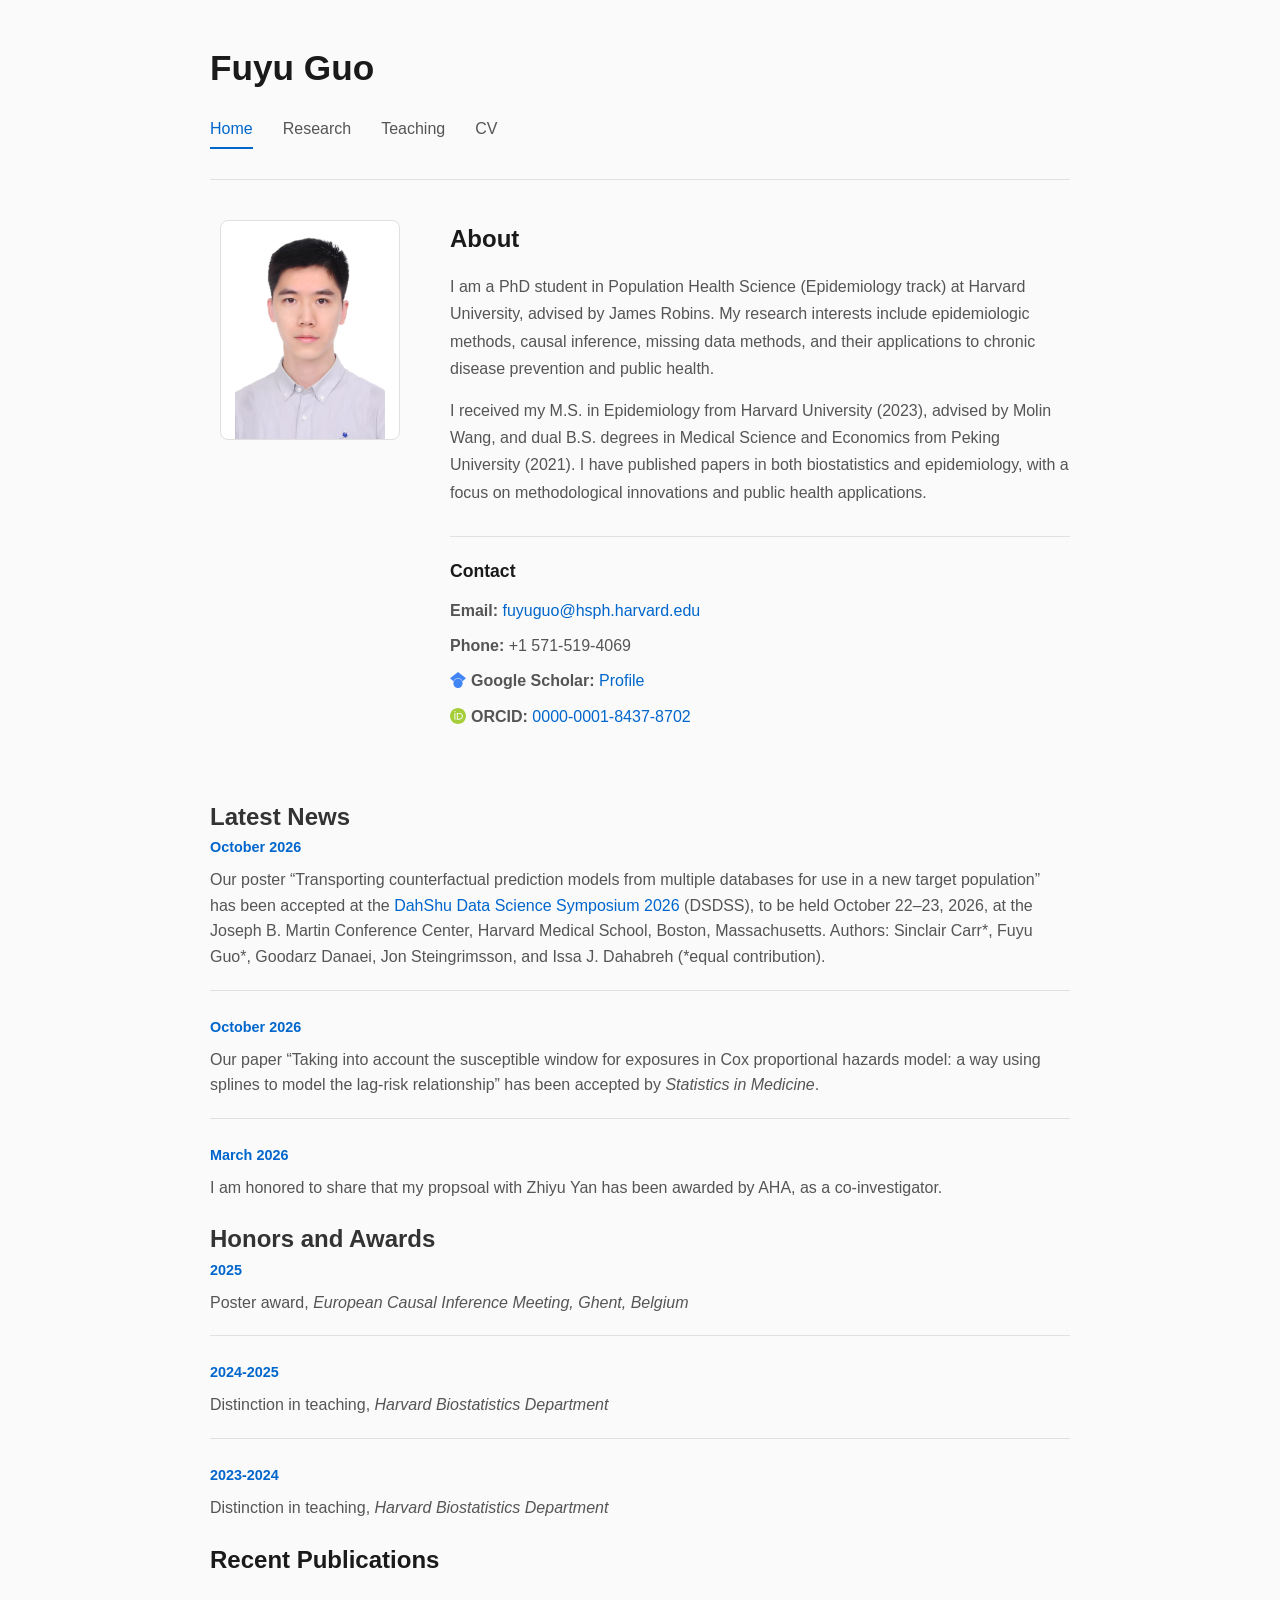
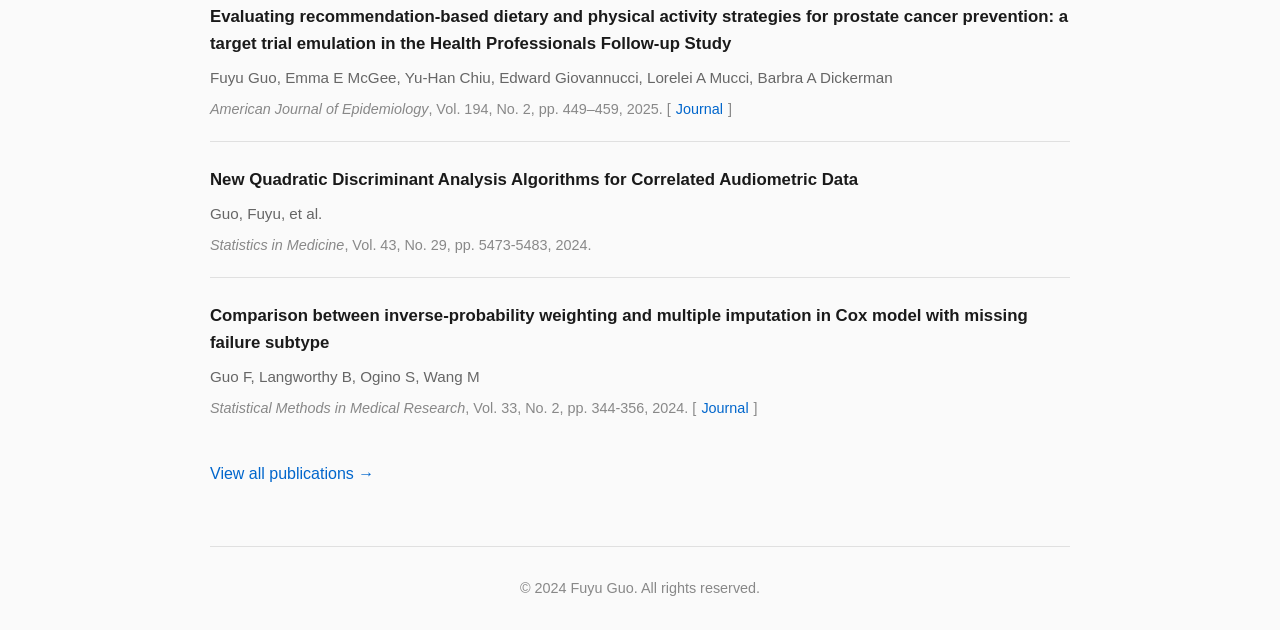
==== commit 969b7d09: "Add coauthors to DahShu poster news item Co-Authored-By: Claude Opus 5.5 <noreply@anthropic.com>" ====
--- a/index.html
+++ b/index.html
@@ -59,7 +59,7 @@
                 <div class="news-list">
                 <div class="news-item">
                     <span class="news-date">October 2026</span>
-                    <p>Our poster “Transporting counterfactual prediction models from multiple databases for use in a new target population” has been accepted at the <a href="https://2026.dahshu.org/" target="_blank">DahShu Data Science Symposium 2026</a> (DSDSS), to be held October 22–23, 2026, at the Joseph B. Martin Conference Center, Harvard Medical School, Boston, Massachusetts.</p>
+                    <p>Our poster “Transporting counterfactual prediction models from multiple databases for use in a new target population” has been accepted at the <a href="https://2026.dahshu.org/" target="_blank">DahShu Data Science Symposium 2026</a> (DSDSS), to be held October 22–23, 2026, at the Joseph B. Martin Conference Center, Harvard Medical School, Boston, Massachusetts. Authors: Sinclair Carr*, Fuyu Guo*, Goodarz Danaei, Jon Steingrimsson, and Issa J. Dahabreh (*equal contribution).</p>
                 </div>
                 <div class="news-item">
                     <span class="news-date">October 2026</span>
